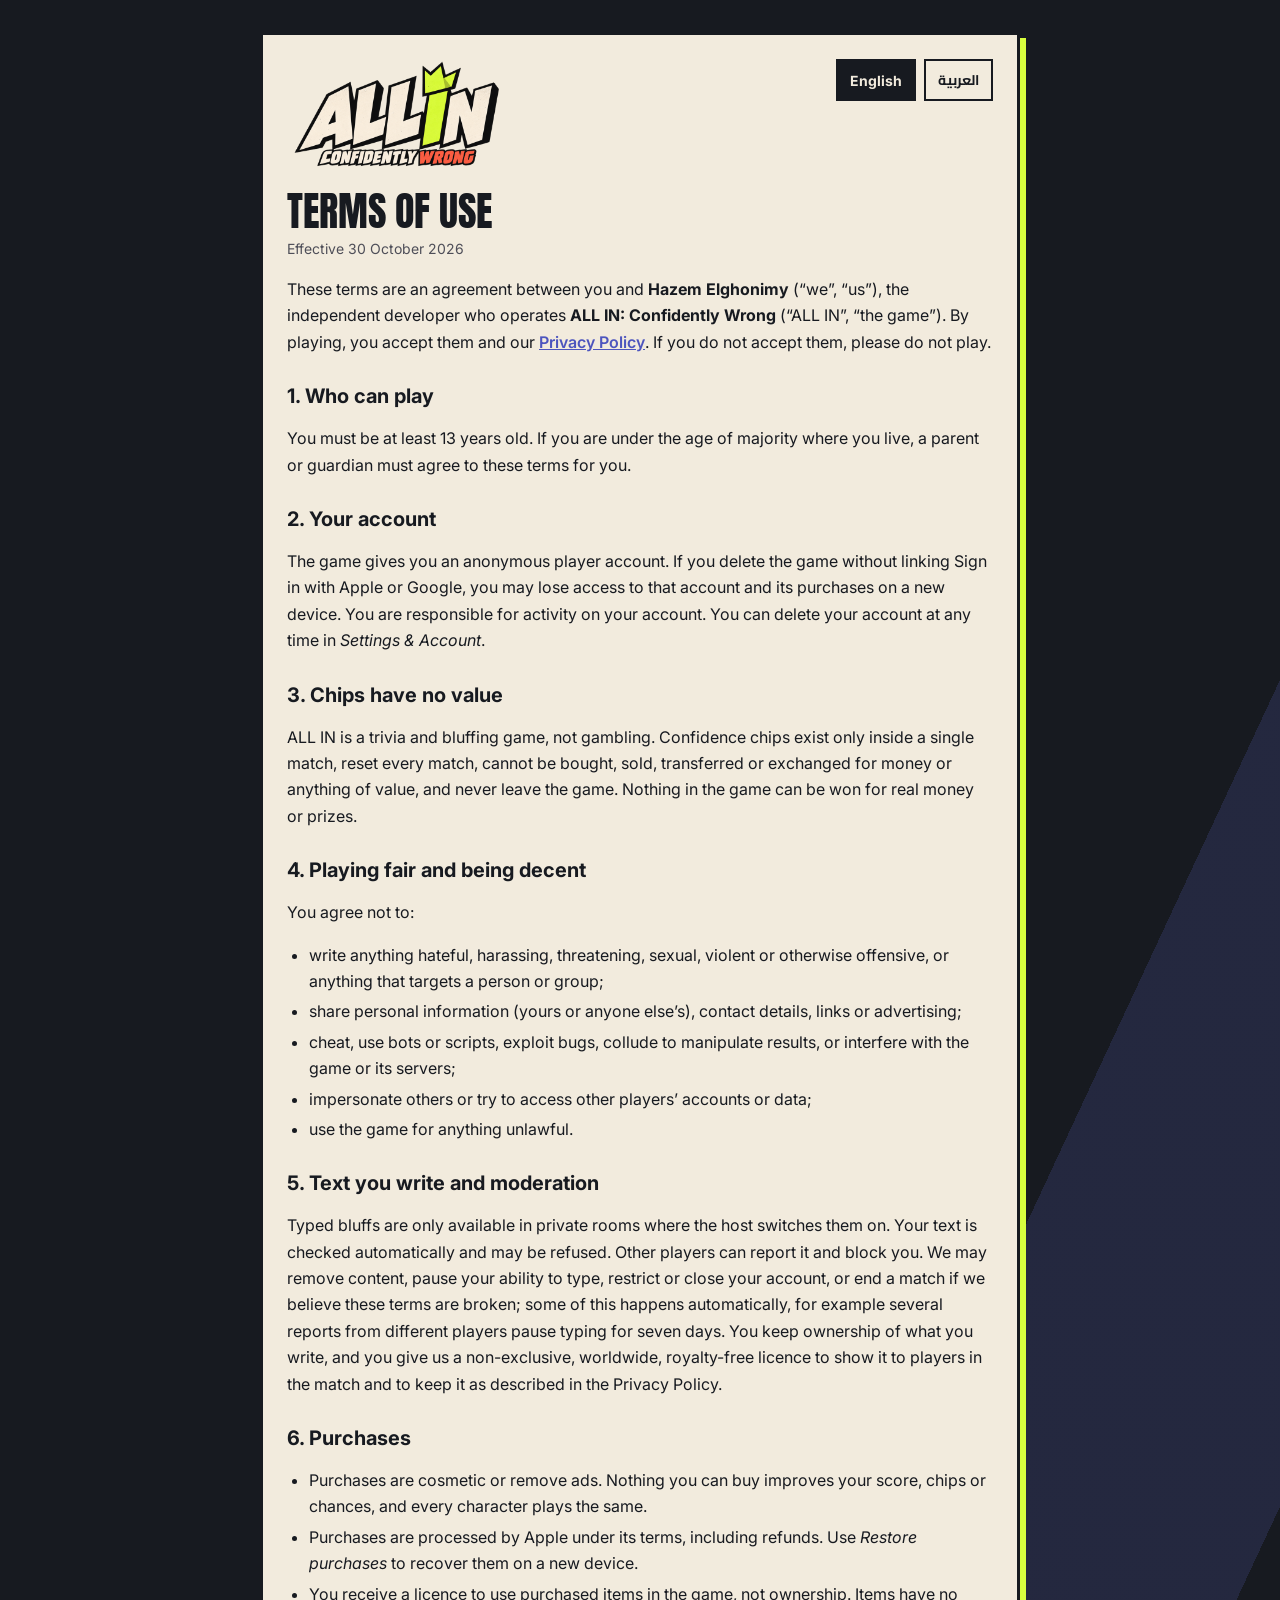
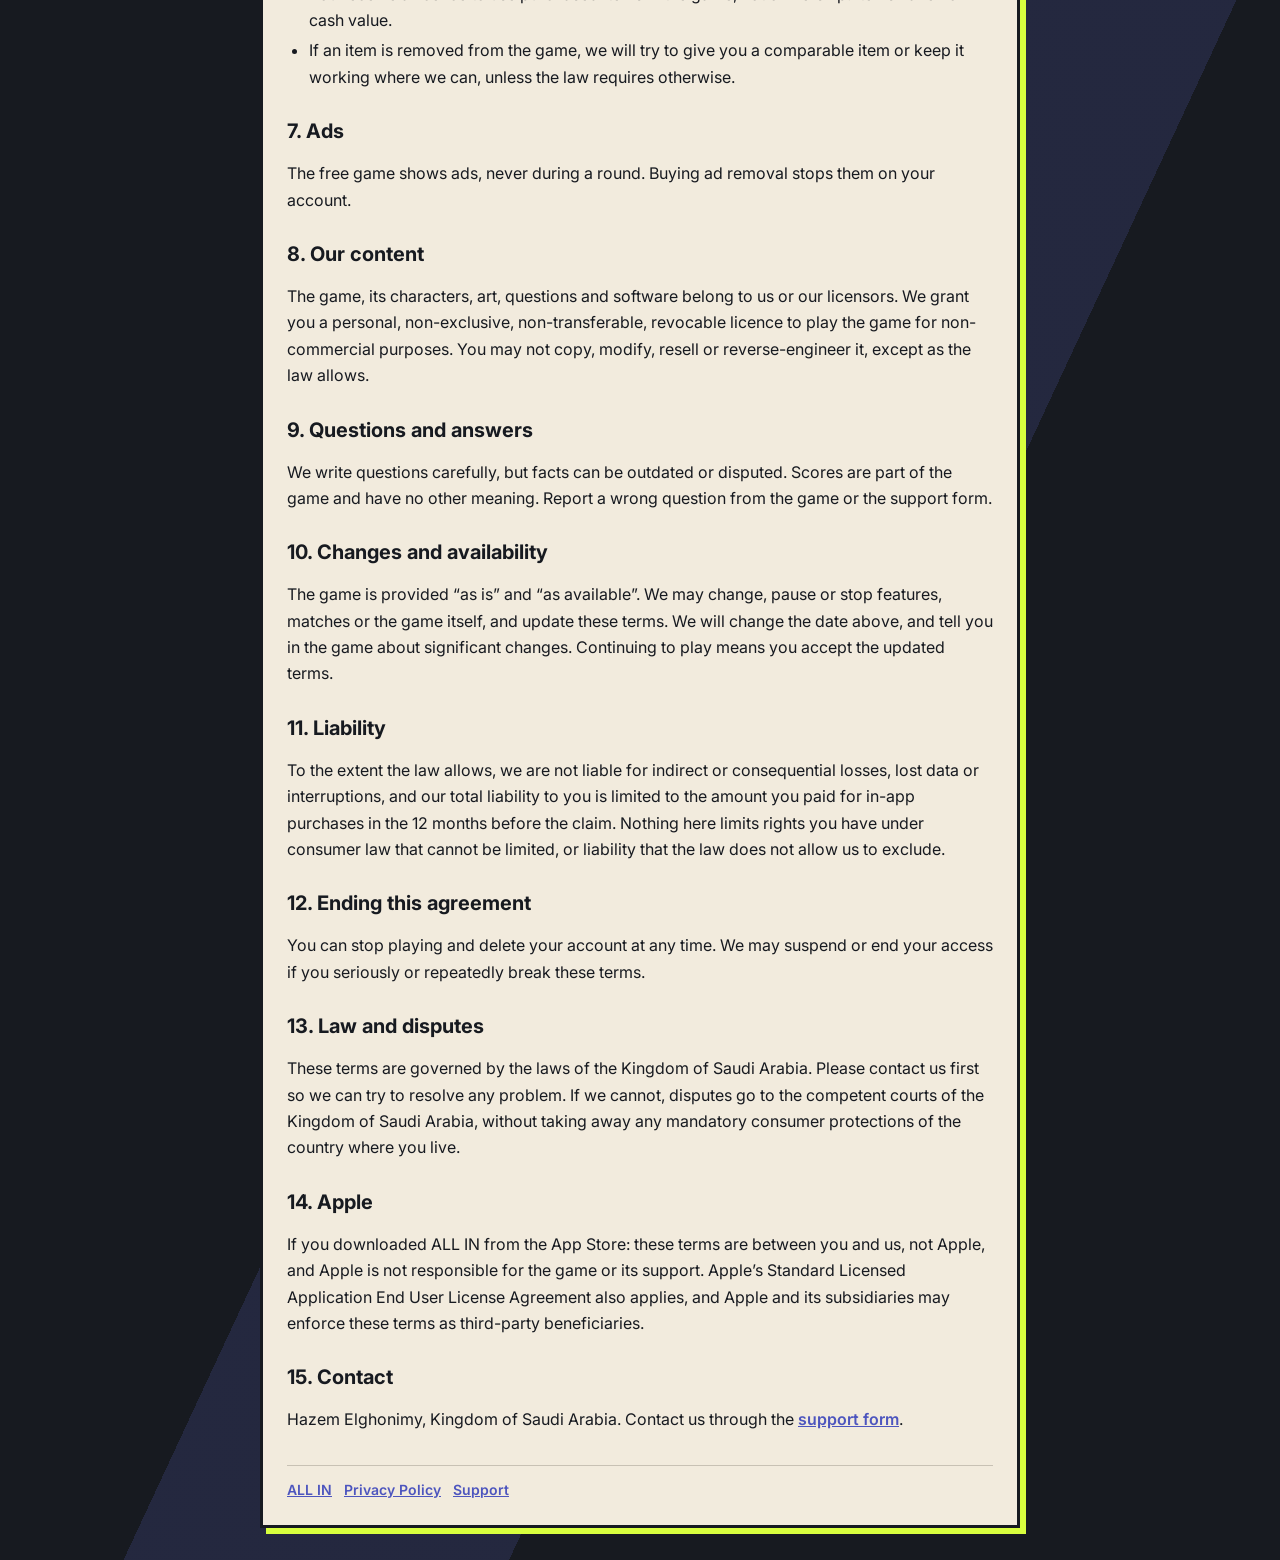
==== all-in/terms/index.html @ 501f8538 "Publish ALL IN privacy policy, terms and support pages Co-Authored-By: Claude Opus 5.5 <noreply@anth" ====
<!doctype html>
<html lang="en" dir="ltr">
<head>
<meta charset="utf-8">
<meta name="viewport" content="width=device-width, initial-scale=1">
<title>ALL IN Terms of Use</title>
<meta name="description" content="The rules for playing ALL IN: Confidently Wrong.">
<link rel="icon" href="../favicon.png">
<link rel="preconnect" href="https://fonts.googleapis.com">
<link rel="preconnect" href="https://fonts.gstatic.com" crossorigin>
<link href="https://fonts.googleapis.com/css2?family=Anton&family=Cairo:wght@400;700;800&family=Inter:wght@400;600;700&display=swap" rel="stylesheet">
<link rel="stylesheet" href="../legal.css">
</head>
<body>
<main class="card">
  <div class="top">
    <a href="../"><img class="logo" src="../logo.png" alt="ALL IN: Confidently Wrong" width="360" height="180"></a>
    <div class="switch" role="group" aria-label="Language / اللغة">
      <button type="button" data-lang="en" aria-pressed="true">English</button>
      <button type="button" data-lang="ar" aria-pressed="false">العربية</button>
    </div>
  </div>

<article lang="en" dir="ltr">
  <h1>Terms of Use</h1>
  <p class="meta">Effective 30 October 2026</p>

  <p>These terms are an agreement between you and <strong>Hazem Elghonimy</strong> (“we”, “us”), the independent developer who operates <strong>ALL IN: Confidently Wrong</strong> (“ALL IN”, “the game”). By playing, you accept them and our <a href="../privacy/">Privacy Policy</a>. If you do not accept them, please do not play.</p>

  <h2>1. Who can play</h2>
  <p>You must be at least 13 years old. If you are under the age of majority where you live, a parent or guardian must agree to these terms for you.</p>

  <h2>2. Your account</h2>
  <p>The game gives you an anonymous player account. If you delete the game without linking Sign in with Apple or Google, you may lose access to that account and its purchases on a new device. You are responsible for activity on your account. You can delete your account at any time in <em>Settings &amp; Account</em>.</p>

  <h2>3. Chips have no value</h2>
  <p>ALL IN is a trivia and bluffing game, not gambling. Confidence chips exist only inside a single match, reset every match, cannot be bought, sold, transferred or exchanged for money or anything of value, and never leave the game. Nothing in the game can be won for real money or prizes.</p>

  <h2>4. Playing fair and being decent</h2>
  <p>You agree not to:</p>
  <ul>
    <li>write anything hateful, harassing, threatening, sexual, violent or otherwise offensive, or anything that targets a person or group;</li>
    <li>share personal information (yours or anyone else’s), contact details, links or advertising;</li>
    <li>cheat, use bots or scripts, exploit bugs, collude to manipulate results, or interfere with the game or its servers;</li>
    <li>impersonate others or try to access other players’ accounts or data;</li>
    <li>use the game for anything unlawful.</li>
  </ul>

  <h2>5. Text you write and moderation</h2>
  <p>Typed bluffs are only available in private rooms where the host switches them on. Your text is checked automatically and may be refused. Other players can report it and block you. We may remove content, pause your ability to type, restrict or close your account, or end a match if we believe these terms are broken; some of this happens automatically, for example several reports from different players pause typing for seven days. You keep ownership of what you write, and you give us a non-exclusive, worldwide, royalty-free licence to show it to players in the match and to keep it as described in the Privacy Policy.</p>

  <h2>6. Purchases</h2>
  <ul>
    <li>Purchases are cosmetic or remove ads. Nothing you can buy improves your score, chips or chances, and every character plays the same.</li>
    <li>Purchases are processed by Apple under its terms, including refunds. Use <em>Restore purchases</em> to recover them on a new device.</li>
    <li>You receive a licence to use purchased items in the game, not ownership. Items have no cash value.</li>
    <li>If an item is removed from the game, we will try to give you a comparable item or keep it working where we can, unless the law requires otherwise.</li>
  </ul>

  <h2>7. Ads</h2>
  <p>The free game shows ads, never during a round. Buying ad removal stops them on your account.</p>

  <h2>8. Our content</h2>
  <p>The game, its characters, art, questions and software belong to us or our licensors. We grant you a personal, non-exclusive, non-transferable, revocable licence to play the game for non-commercial purposes. You may not copy, modify, resell or reverse-engineer it, except as the law allows.</p>

  <h2>9. Questions and answers</h2>
  <p>We write questions carefully, but facts can be outdated or disputed. Scores are part of the game and have no other meaning. Report a wrong question from the game or the support form.</p>

  <h2>10. Changes and availability</h2>
  <p>The game is provided “as is” and “as available”. We may change, pause or stop features, matches or the game itself, and update these terms. We will change the date above, and tell you in the game about significant changes. Continuing to play means you accept the updated terms.</p>

  <h2>11. Liability</h2>
  <p>To the extent the law allows, we are not liable for indirect or consequential losses, lost data or interruptions, and our total liability to you is limited to the amount you paid for in-app purchases in the 12 months before the claim. Nothing here limits rights you have under consumer law that cannot be limited, or liability that the law does not allow us to exclude.</p>

  <h2>12. Ending this agreement</h2>
  <p>You can stop playing and delete your account at any time. We may suspend or end your access if you seriously or repeatedly break these terms.</p>

  <h2>13. Law and disputes</h2>
  <p>These terms are governed by the laws of the Kingdom of Saudi Arabia. Please contact us first so we can try to resolve any problem. If we cannot, disputes go to the competent courts of the Kingdom of Saudi Arabia, without taking away any mandatory consumer protections of the country where you live.</p>

  <h2>14. Apple</h2>
  <p>If you downloaded ALL IN from the App Store: these terms are between you and us, not Apple, and Apple is not responsible for the game or its support. Apple’s Standard Licensed Application End User License Agreement also applies, and Apple and its subsidiaries may enforce these terms as third-party beneficiaries.</p>

  <h2>15. Contact</h2>
  <p>Hazem Elghonimy, Kingdom of Saudi Arabia. Contact us through the <a href="../support/">support form</a>.</p>

  <footer><a href="../">ALL IN</a><a href="../privacy/">Privacy Policy</a><a href="../support/">Support</a></footer>
</article>

<article lang="ar" dir="rtl">
  <h1>شروط الاستخدام</h1>
  <p class="meta">تاريخ السريان: 30 أكتوبر 2026</p>

  <p>هذه الشروط اتفاق بينك وبين <strong>حازم الغنيمي</strong> («نحن»)، المطوّر المستقل الذي يشغّل لعبة <strong>ALL IN: Confidently Wrong</strong> («ALL IN» أو «اللعبة»). باللعب فإنك تقبل هذه الشروط و<a href="../privacy/?lang=ar">سياسة الخصوصية</a>. إن لم تقبلها فلا تلعب.</p>

  <h2>1. من يمكنه اللعب</h2>
  <p>يجب ألا يقل عمرك عن 13 عامًا. وإذا كنت دون سن الرشد في بلدك، فيجب أن يوافق أحد والديك أو وليّ أمرك على هذه الشروط نيابةً عنك.</p>

  <h2>2. حسابك</h2>
  <p>تمنحك اللعبة حساب لاعب مجهول الهوية. إذا حذفت اللعبة دون ربط حسابك بـ Apple أو Google، فقد تفقد الوصول إلى ذلك الحساب ومشترياته على جهاز جديد. أنت مسؤول عن النشاط في حسابك، ويمكنك حذفه في أي وقت من <em>الإعدادات والحساب</em>.</p>

  <h2>3. الرقائق ليست لها قيمة</h2>
  <p>ALL IN لعبة معلومات وخداع، وليست قمارًا. رقائق الثقة موجودة داخل المباراة الواحدة فقط، وتُعاد في كل مباراة، ولا يمكن شراؤها أو بيعها أو تحويلها أو استبدالها بمال أو بأي شيء ذي قيمة، ولا تخرج من اللعبة أبدًا. لا يمكن ربح مال حقيقي أو جوائز من أي شيء في اللعبة.</p>

  <h2>4. اللعب النظيف والاحترام</h2>
  <p>توافق على ألا:</p>
  <ul>
    <li>تكتب أي محتوى يحض على الكراهية أو يتضمن تحرشًا أو تهديدًا أو محتوى جنسيًا أو عنيفًا أو مسيئًا، أو يستهدف شخصًا أو فئة؛</li>
    <li>تشارك معلومات شخصية (عنك أو عن غيرك)، أو بيانات تواصل، أو روابط، أو إعلانات؛</li>
    <li>تغش، أو تستخدم برامج آلية أو نصوصًا برمجية، أو تستغل الأخطاء، أو تتواطأ للتلاعب بالنتائج، أو تعبث باللعبة أو خوادمها؛</li>
    <li>تنتحل شخصية غيرك أو تحاول الوصول إلى حسابات اللاعبين الآخرين أو بياناتهم؛</li>
    <li>تستخدم اللعبة في أي غرض مخالف للأنظمة.</li>
  </ul>

  <h2>5. ما تكتبه والإشراف</h2>
  <p>الخدع المكتوبة متاحة فقط في الغرف الخاصة التي يفعّلها المضيف. يُفحص نصك تلقائيًا وقد يُرفض، ويمكن للاعبين الآخرين الإبلاغ عنه وحظرك. قد نزيل المحتوى، أو نوقف قدرتك على الكتابة مؤقتًا، أو نقيّد حسابك أو نغلقه، أو ننهي مباراة إذا رأينا مخالفة لهذه الشروط؛ ويتم بعض ذلك تلقائيًا، فمثلًا عدة بلاغات من لاعبين مختلفين توقف الكتابة سبعة أيام. تبقى ملكية ما تكتبه لك، وتمنحنا ترخيصًا غير حصري وعالميًا ودون مقابل لعرضه على اللاعبين في المباراة والاحتفاظ به وفق سياسة الخصوصية.</p>

  <h2>6. المشتريات</h2>
  <ul>
    <li>المشتريات شكلية أو لإزالة الإعلانات. لا شيء مما يمكن شراؤه يحسّن نقاطك أو رقائقك أو فرصك، وجميع الشخصيات متساوية في اللعب.</li>
    <li>تتم المشتريات عبر Apple وفق شروطها، بما في ذلك الاسترداد. استخدم <em>استعادة المشتريات</em> لاستعادتها على جهاز جديد.</li>
    <li>تحصل على ترخيص باستخدام العناصر المشتراة داخل اللعبة لا على ملكيتها، وليست لها قيمة نقدية.</li>
    <li>إذا أُزيل عنصر من اللعبة، سنحاول منحك عنصرًا مماثلًا أو إبقاءه يعمل قدر الإمكان، ما لم يقتضِ النظام غير ذلك.</li>
  </ul>

  <h2>7. الإعلانات</h2>
  <p>تعرض اللعبة المجانية إعلانات، ولا تظهر أبدًا أثناء الجولة. شراء إزالة الإعلانات يوقفها في حسابك.</p>

  <h2>8. محتوانا</h2>
  <p>اللعبة وشخصياتها ورسوماتها وأسئلتها وبرمجياتها ملك لنا أو للجهات المرخِّصة لنا. نمنحك ترخيصًا شخصيًا وغير حصري وغير قابل للتحويل وقابلًا للإلغاء للعب لأغراض غير تجارية. لا يجوز لك نسخها أو تعديلها أو إعادة بيعها أو تفكيكها إلا بالقدر الذي يسمح به النظام.</p>

  <h2>9. الأسئلة والإجابات</h2>
  <p>نكتب الأسئلة بعناية، لكن المعلومات قد تصبح قديمة أو محل خلاف. النقاط جزء من اللعبة وليس لها معنى آخر. أبلغ عن السؤال الخاطئ من داخل اللعبة أو عبر نموذج الدعم.</p>

  <h2>10. التغييرات والتوافر</h2>
  <p>تُقدَّم اللعبة «كما هي» و«حسب توافرها». قد نغيّر الميزات أو المباريات أو اللعبة نفسها أو نوقفها مؤقتًا أو نهائيًا، وقد نحدّث هذه الشروط. سنغيّر التاريخ أعلاه ونبلغك داخل اللعبة بالتغييرات الجوهرية. استمرارك في اللعب يعني قبولك للشروط المحدّثة.</p>

  <h2>11. المسؤولية</h2>
  <p>في حدود ما يسمح به النظام، لسنا مسؤولين عن الخسائر غير المباشرة أو التبعية أو فقدان البيانات أو الانقطاع، وتقتصر مسؤوليتنا الإجمالية تجاهك على المبلغ الذي دفعته في المشتريات داخل اللعبة خلال الأشهر الاثني عشر السابقة للمطالبة. لا شيء هنا يحدّ من حقوقك في أنظمة حماية المستهلك التي لا يجوز تقييدها، أو من مسؤولية لا يسمح النظام باستبعادها.</p>

  <h2>12. إنهاء هذا الاتفاق</h2>
  <p>يمكنك التوقف عن اللعب وحذف حسابك في أي وقت. ويجوز لنا تعليق وصولك أو إنهاؤه إذا خالفت هذه الشروط مخالفة جسيمة أو متكررة.</p>

  <h2>13. النظام والنزاعات</h2>
  <p>تخضع هذه الشروط لأنظمة المملكة العربية السعودية. يُرجى التواصل معنا أولًا لنحاول حل أي مشكلة. وإن تعذّر ذلك، تختص المحاكم المختصة في المملكة العربية السعودية بالنظر في النزاع، دون الإخلال بأي حماية إلزامية للمستهلك في بلد إقامتك.</p>

  <h2>14. Apple</h2>
  <p>إذا نزّلت ALL IN من App Store: هذه الشروط بينك وبيننا وليست مع Apple، وApple غير مسؤولة عن اللعبة أو دعمها. تنطبق أيضًا اتفاقية ترخيص المستخدم النهائي القياسية للتطبيقات من Apple، ويحق لـ Apple والشركات التابعة لها إنفاذ هذه الشروط بوصفها طرفًا ثالثًا مستفيدًا.</p>

  <h2>15. التواصل</h2>
  <p>حازم الغنيمي، المملكة العربية السعودية. تواصل معنا عبر <a href="../support/?lang=ar">نموذج الدعم</a>.</p>
  <p class="meta">في حال وجود اختلاف بين النسختين العربية والإنجليزية، تُعتمد النسخة الإنجليزية.</p>

  <footer><a href="../?lang=ar">ALL IN</a><a href="../privacy/?lang=ar">سياسة الخصوصية</a><a href="../support/?lang=ar">الدعم</a></footer>
</article>
</main>
<script src="../legal.js"></script>
</body>
</html>
---- all-in/legal.css ----
:root {
  --charcoal: #171A20;
  --paper: #F2EBDD;
  --paper-line: #C8C1B4;
  --ink-soft: #4E4E58;
  --chartreuse: #D8FF3E;
  --periwinkle: #727CFF;
  --periwinkle-ink: #4D55BE;
  color-scheme: dark;
}

* { box-sizing: border-box; }

body {
  margin: 0;
  background:
    linear-gradient(115deg, transparent 0 58%, rgba(114, 124, 255, 0.14) 58% 72%, transparent 72%),
    var(--charcoal);
  color: var(--charcoal);
  font: 16px/1.65 Inter, system-ui, sans-serif;
  padding: 32px 16px;
}

.card {
  max-width: 760px;
  margin: 0 auto;
  background: var(--paper);
  border: 3px solid var(--charcoal);
  box-shadow: 6px 6px 0 var(--chartreuse);
  padding: 24px;
}

.top { display: flex; align-items: flex-start; justify-content: space-between; gap: 12px; flex-wrap: wrap; }
.logo { width: min(220px, 55vw); height: auto; display: block; }

.switch { display: flex; gap: 8px; }
.switch button {
  font: 700 14px Inter, Cairo, sans-serif;
  background: transparent;
  border: 2px solid var(--charcoal);
  padding: 6px 12px;
  cursor: pointer;
  color: var(--charcoal);
}
.switch button[aria-pressed="true"] { background: var(--charcoal); color: var(--paper); }
.switch button:focus-visible, a:focus-visible { outline: 3px solid var(--periwinkle); outline-offset: 2px; }

article[lang="ar"] { font-family: Cairo, system-ui, sans-serif; line-height: 1.8; }
.js article[hidden] { display: none; }
article + article { border-top: 2px solid var(--charcoal); margin-top: 32px; padding-top: 8px; }
.js article + article { border-top: 0; margin-top: 0; padding-top: 0; }

h1 {
  font: 400 40px/1.1 Anton, Impact, sans-serif;
  text-transform: uppercase;
  margin: 20px 0 4px;
}
article[lang="ar"] h1 { font: 800 34px/1.3 Cairo, sans-serif; text-transform: none; }
h2 { font-size: 20px; line-height: 1.3; margin: 28px 0 8px; }
article[lang="ar"] h2 { font-size: 21px; }
.meta { color: var(--ink-soft); font-size: 14px; margin: 0 0 16px; }

a { color: var(--periwinkle-ink); font-weight: 600; }
ul { padding-inline-start: 22px; }
li { margin: 4px 0; }

table { border-collapse: collapse; width: 100%; font-size: 15px; margin: 8px 0; }
th, td { border: 1px solid var(--paper-line); padding: 8px; text-align: start; vertical-align: top; }
th { background: rgba(23, 26, 32, 0.06); }
.table { overflow-x: auto; }

.links { display: grid; gap: 12px; margin: 24px 0 8px; }
.links a {
  display: block;
  text-decoration: none;
  color: var(--charcoal);
  background: var(--chartreuse);
  border: 3px solid var(--charcoal);
  box-shadow: 4px 4px 0 var(--charcoal);
  padding: 14px 18px;
  font: 400 22px/1.1 Anton, Impact, sans-serif;
  text-transform: uppercase;
}
.links a span { display: block; font: 600 14px/1.4 Inter, sans-serif; text-transform: none; margin-top: 4px; }
article[lang="ar"] .links a { font: 800 20px/1.3 Cairo, sans-serif; }
article[lang="ar"] .links a span { font-family: Cairo, sans-serif; }

footer { margin-top: 32px; padding-top: 12px; border-top: 1px solid var(--paper-line); font-size: 14px; color: var(--ink-soft); }
footer a { margin-inline-end: 12px; }
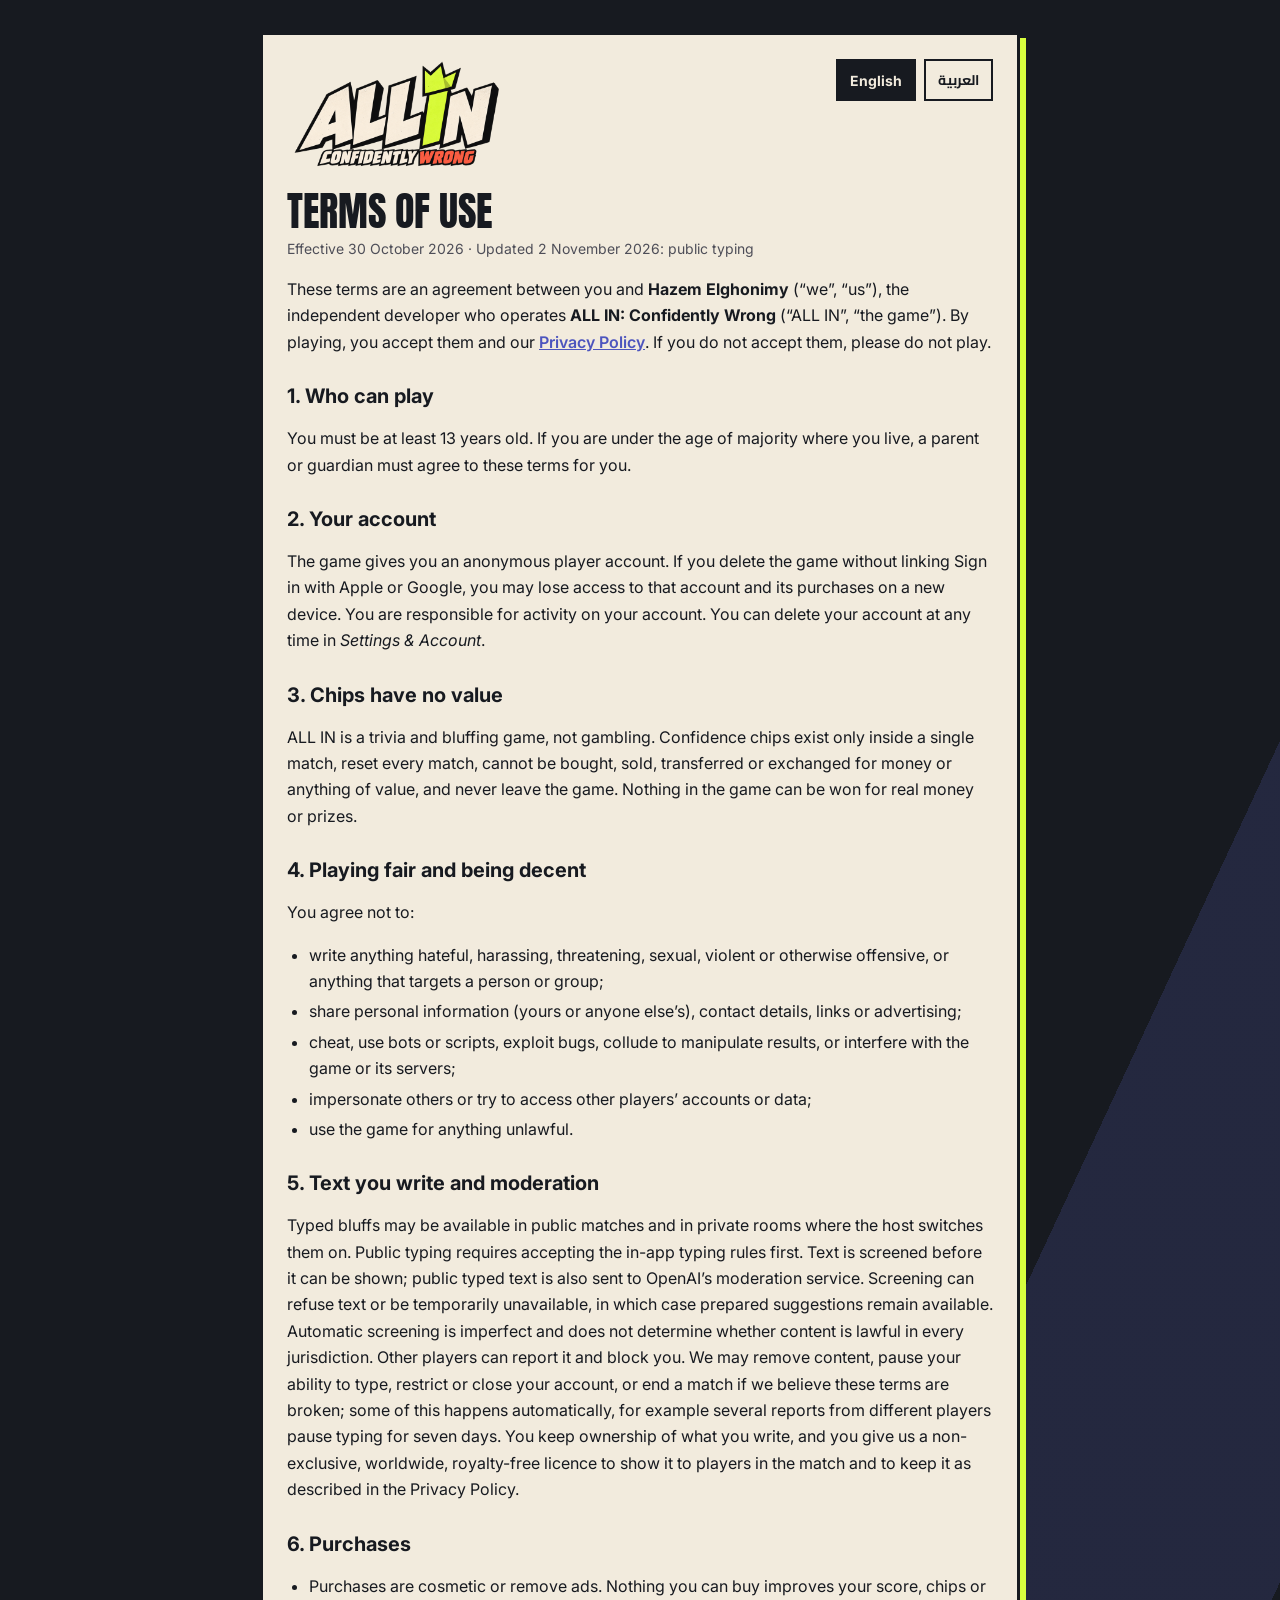
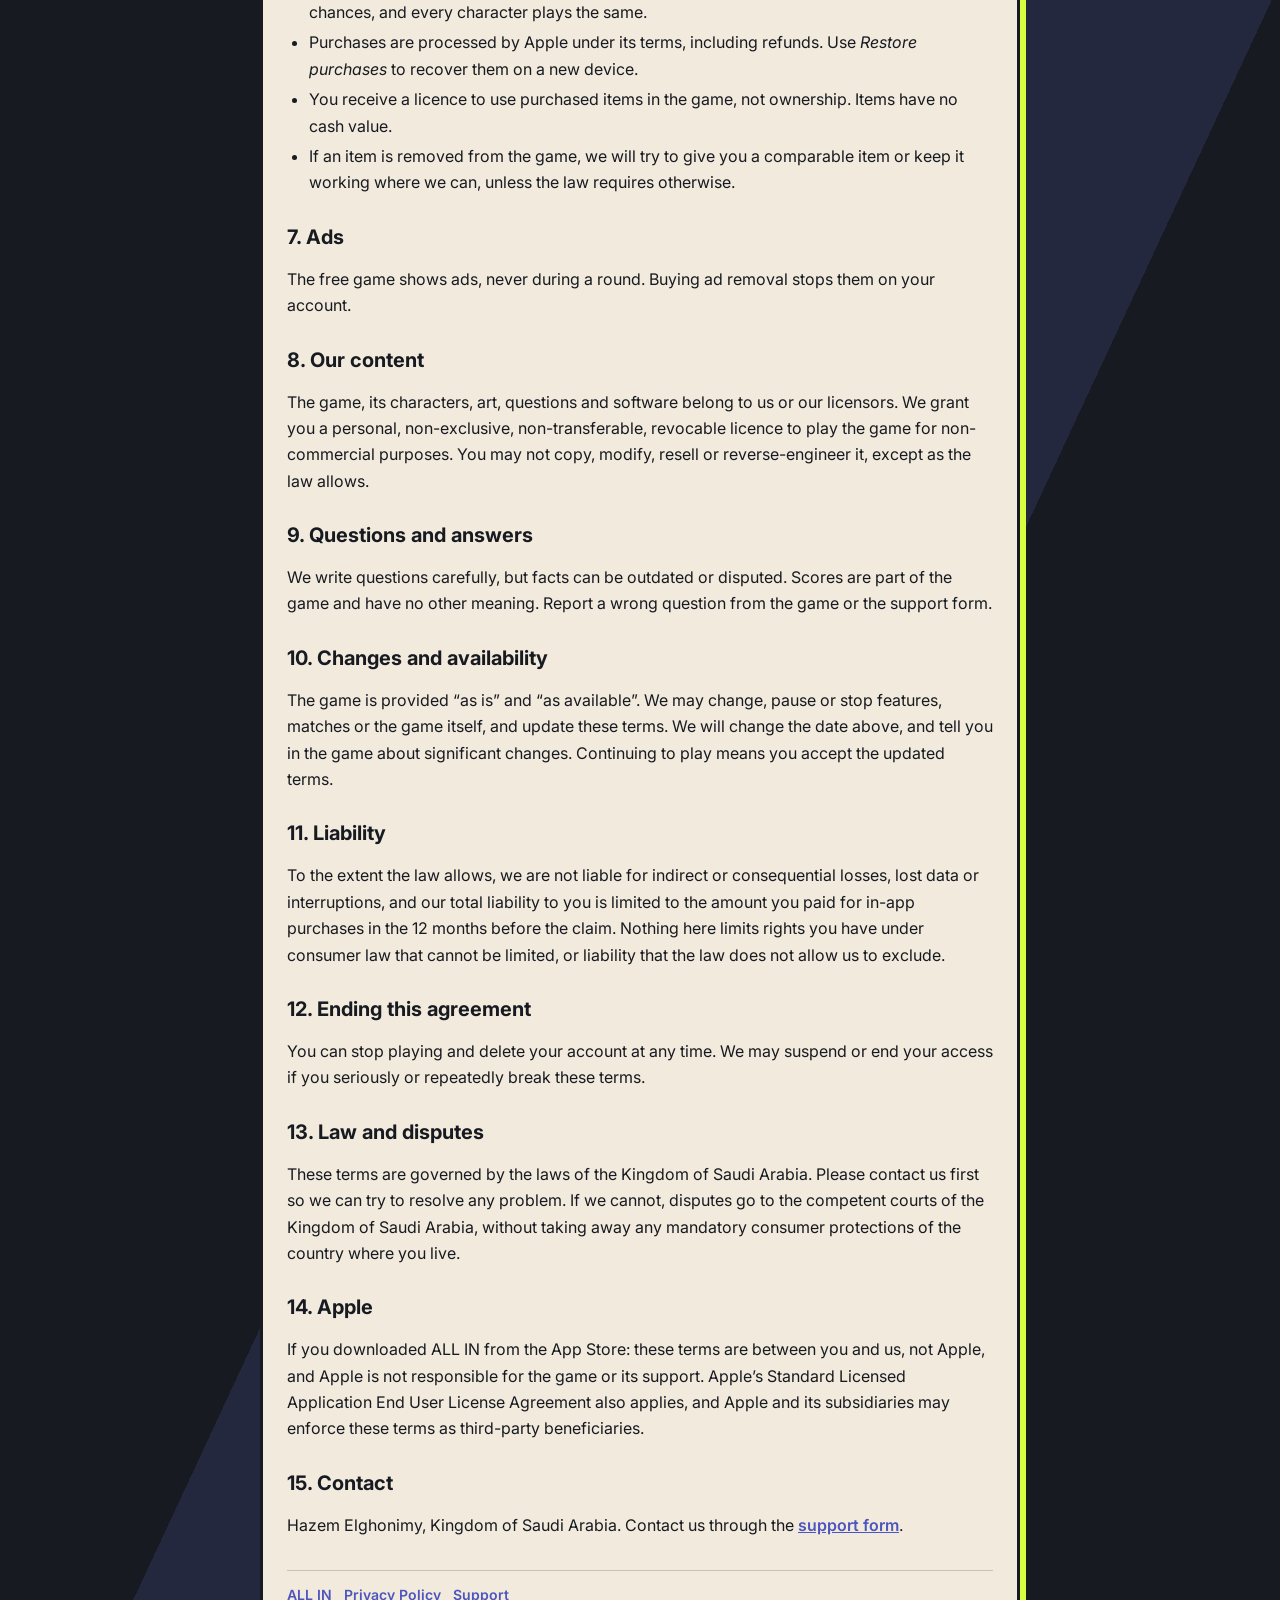
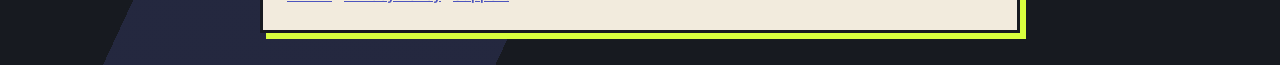
==== commit 1a030441: "Describe public typed bluffs, screening and deletion recovery" ====
--- a/all-in/terms/index.html
+++ b/all-in/terms/index.html
@@ -23,7 +23,7 @@
 
 <article lang="en" dir="ltr">
   <h1>Terms of Use</h1>
-  <p class="meta">Effective 30 October 2026</p>
+  <p class="meta">Effective 30 October 2026 · Updated 2 November 2026: public typing</p>
 
   <p>These terms are an agreement between you and <strong>Hazem Elghonimy</strong> (“we”, “us”), the independent developer who operates <strong>ALL IN: Confidently Wrong</strong> (“ALL IN”, “the game”). By playing, you accept them and our <a href="../privacy/">Privacy Policy</a>. If you do not accept them, please do not play.</p>
 
@@ -47,7 +47,7 @@
   </ul>
 
   <h2>5. Text you write and moderation</h2>
-  <p>Typed bluffs are only available in private rooms where the host switches them on. Your text is checked automatically and may be refused. Other players can report it and block you. We may remove content, pause your ability to type, restrict or close your account, or end a match if we believe these terms are broken; some of this happens automatically, for example several reports from different players pause typing for seven days. You keep ownership of what you write, and you give us a non-exclusive, worldwide, royalty-free licence to show it to players in the match and to keep it as described in the Privacy Policy.</p>
+  <p>Typed bluffs may be available in public matches and in private rooms where the host switches them on. Public typing requires accepting the in-app typing rules first. Text is screened before it can be shown; public typed text is also sent to OpenAI’s moderation service. Screening can refuse text or be temporarily unavailable, in which case prepared suggestions remain available. Automatic screening is imperfect and does not determine whether content is lawful in every jurisdiction. Other players can report it and block you. We may remove content, pause your ability to type, restrict or close your account, or end a match if we believe these terms are broken; some of this happens automatically, for example several reports from different players pause typing for seven days. You keep ownership of what you write, and you give us a non-exclusive, worldwide, royalty-free licence to show it to players in the match and to keep it as described in the Privacy Policy.</p>
 
   <h2>6. Purchases</h2>
   <ul>
@@ -89,7 +89,7 @@
 
 <article lang="ar" dir="rtl">
   <h1>شروط الاستخدام</h1>
-  <p class="meta">تاريخ السريان: 30 أكتوبر 2026</p>
+  <p class="meta">تاريخ السريان: 30 أكتوبر 2026 · تحديث 2 نوفمبر 2026: الكتابة العامة</p>
 
   <p>هذه الشروط اتفاق بينك وبين <strong>حازم الغنيمي</strong> («نحن»)، المطوّر المستقل الذي يشغّل لعبة <strong>ALL IN: Confidently Wrong</strong> («ALL IN» أو «اللعبة»). باللعب فإنك تقبل هذه الشروط و<a href="../privacy/?lang=ar">سياسة الخصوصية</a>. إن لم تقبلها فلا تلعب.</p>
 
@@ -113,7 +113,7 @@
   </ul>
 
   <h2>5. ما تكتبه والإشراف</h2>
-  <p>الخدع المكتوبة متاحة فقط في الغرف الخاصة التي يفعّلها المضيف. يُفحص نصك تلقائيًا وقد يُرفض، ويمكن للاعبين الآخرين الإبلاغ عنه وحظرك. قد نزيل المحتوى، أو نوقف قدرتك على الكتابة مؤقتًا، أو نقيّد حسابك أو نغلقه، أو ننهي مباراة إذا رأينا مخالفة لهذه الشروط؛ ويتم بعض ذلك تلقائيًا، فمثلًا عدة بلاغات من لاعبين مختلفين توقف الكتابة سبعة أيام. تبقى ملكية ما تكتبه لك، وتمنحنا ترخيصًا غير حصري وعالميًا ودون مقابل لعرضه على اللاعبين في المباراة والاحتفاظ به وفق سياسة الخصوصية.</p>
+  <p>قد تتاح الخدع المكتوبة في المباريات العامة وفي الغرف الخاصة التي يفعّلها المضيف. تتطلب الكتابة العامة الموافقة أولًا على قواعد الكتابة داخل اللعبة. يُفحص النص قبل عرضه، ويُرسل نص التمويه العام أيضًا إلى خدمة الإشراف من OpenAI. قد يُرفض النص أو يتعذر الفحص مؤقتًا؛ وتظل الاقتراحات الجاهزة متاحة. الفحص الآلي غير معصوم من الخطأ ولا يحدد قانونية المحتوى في كل دولة، ويمكن للاعبين الآخرين الإبلاغ عنه وحظرك. قد نزيل المحتوى، أو نوقف قدرتك على الكتابة مؤقتًا، أو نقيّد حسابك أو نغلقه، أو ننهي مباراة إذا رأينا مخالفة لهذه الشروط؛ ويتم بعض ذلك تلقائيًا، فمثلًا عدة بلاغات من لاعبين مختلفين توقف الكتابة سبعة أيام. تبقى ملكية ما تكتبه لك، وتمنحنا ترخيصًا غير حصري وعالميًا ودون مقابل لعرضه على اللاعبين في المباراة والاحتفاظ به وفق سياسة الخصوصية.</p>
 
   <h2>6. المشتريات</h2>
   <ul>
